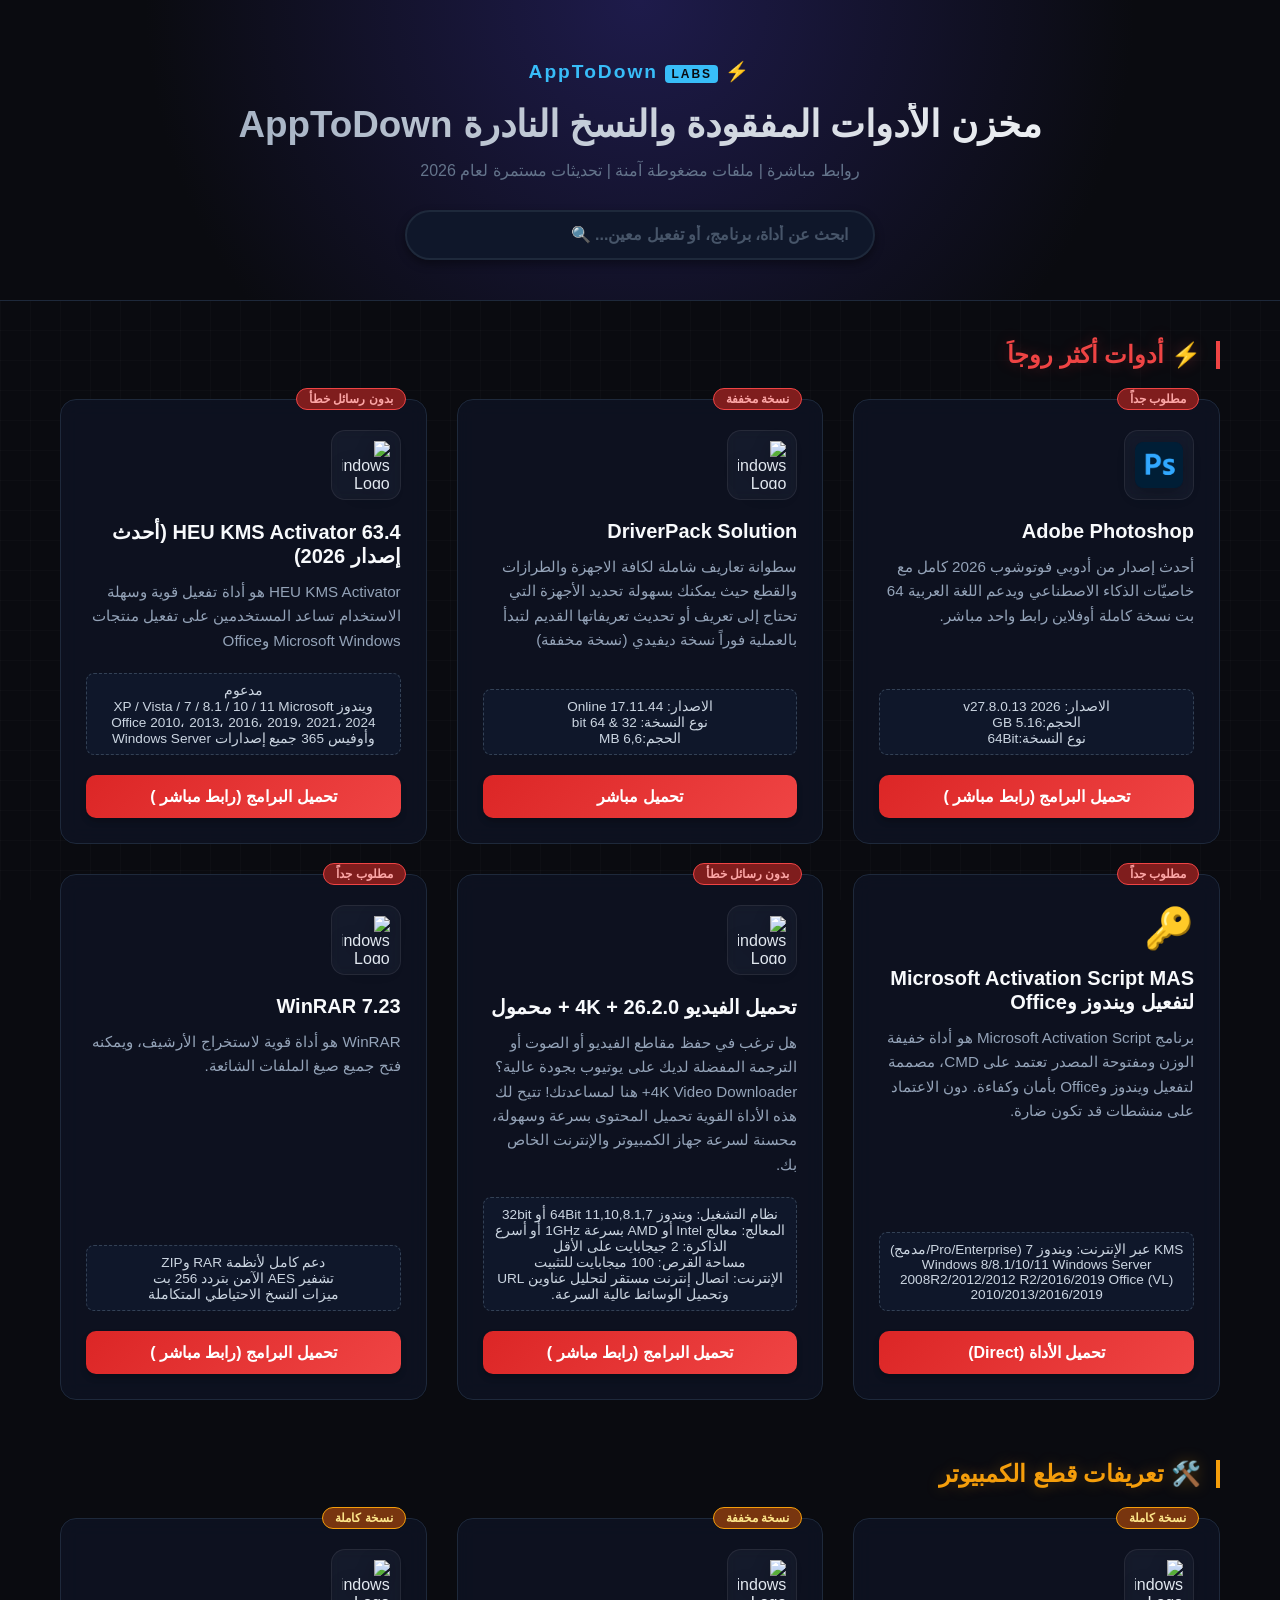
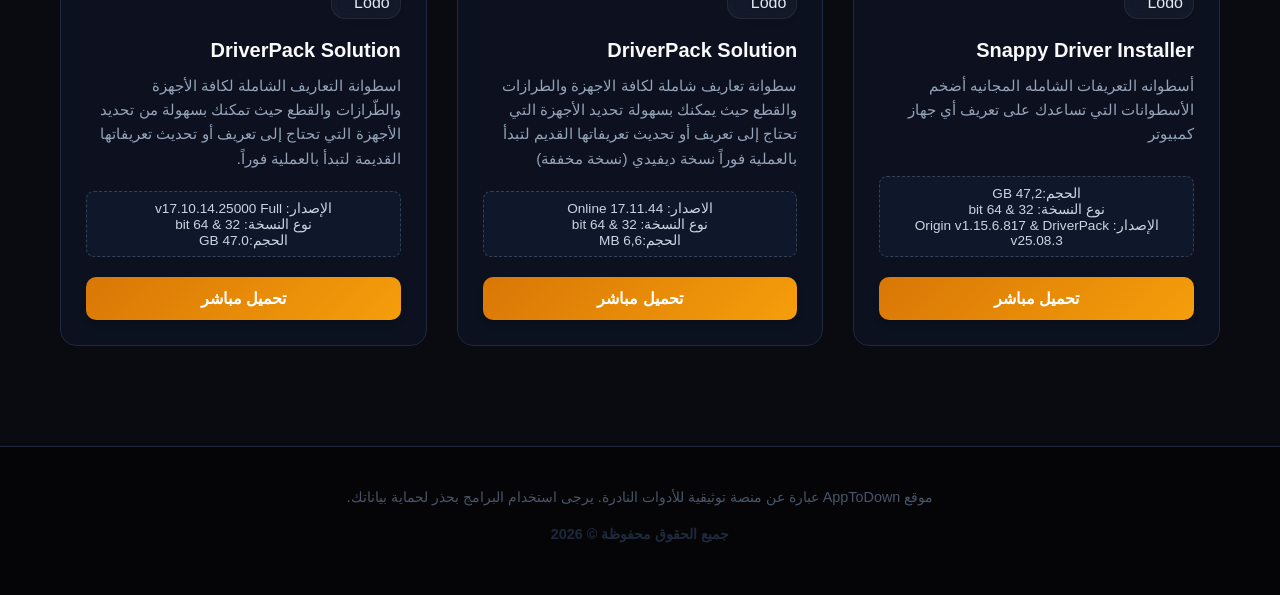
==== index.html @ 996e1115 "Update index.html" ====
<!DOCTYPE html>
<html lang="ar" dir="rtl">
<head>
    <meta charset="UTF-8">
    <meta name="viewport" content="width=device-width, initial-scale=1.0">
    <title>AppToDown Labs | تحميل أدوات الكمبيوتر النادرة والبرامج بروابط مباشرة</title>
    
    <!-- الوصف الذي سيظهر للمستخدمين في محرك بحث جوجل -->
    <meta name="description" content="مخزنك الشامل لأدوات الكمبيوتر وصيانة الويندوز. تحميل أدوات استرجاع الملفات، تعاريف الحاسوب، تفعيل النظام، وأدوات فوتوشوب بروابط تحميل مباشرة بضغطة واحدة بدون إعلانات وروابط مزعجة للمحترفين والمستخدمين.">
    
    <!-- الكلمات المفتاحية باللغتين العربية والإنجليزية التي يبحث بها الناس بكثرة -->
    <meta name="keywords" content="تحميل أدوات كمبيوتر, صيانة الويندوز, استرجاع الملفات المحذوفة, تعاريف الكمبيوتر, أدوات فوتوشوب, برامج نادرة, تفعيل الويندوز, روابط تحميل مباشرة, PC Tools, Windows Fix, Data Recovery, Driver Pack, Activation, Photoshop Tools, Crack, Direct Download, AppToDown">
    
    <!-- وسوم إضافية لضمان الظهور بشكل جذاب عند مشاركة رابط الموقع على الفيسبوك أو وسائل التواصل -->
    <meta property="og:title" content="AppToDown Labs | أدوات وبرامج الكمبيوتر النادرة بروابط مباشرة">
    <meta property="og:description" content="تحميل أدوات الصيانة، استرجاع الملفات، تعاريف الكمبيوتر، وأدوات الفوتوشوب بضغطة واحدة وبدون إعلانات تخطي مزعجة.">
    <meta property="og:url" content="https://apptodown.netlify.app/">
    <meta property="og:type" content="website">

    <link rel="icon" type="image/png" href="logo.png">
    <link rel="stylesheet" href="style.css">
</head>

<body>

    <!-- خلفية النيون المتحركة وتأثير الشبكة -->
    <div class="grid-overlay"></div>

    <!-- الهيدر (رأس الصفحة) الاحترافي -->
    <header class="main-header">
        <div class="logo">⚡ AppToDown <span class="badge">LABS</span></div>
        <h1>مخزن الأدوات المفقودة والنسخ النادرة AppToDown</h1>
        <p>روابط مباشرة | ملفات مضغوطة آمنة | تحديثات مستمرة لعام 2026</p>

        <!-- 🔍 خانة البحث الذكية الجديدة -->
        <div class="search-wrapper">
            <input type="text" id="searchInput" placeholder="ابحث عن أداة، برنامج، أو تفعيل معين... 🔍" onkeyup="filterCards()">
        </div>
    </header>

    <!-- حاوي المحتوى الرئيسي -->
    <main class="container">

        <!-- قسم أدوات التنشيط والنظام -->
        <section class="download-section">
            <h2 class="section-title title-red">⚡ أدوات أكثر روجاَ</h2>
            <div class="cards-grid">
                
                <!-- كارت 1 -->
                <div id="Adobe Photoshop" class="card crack-card">
                    <div class="card-tag tag-red">مطلوب جداً</div>
                   <div class="card-image-wrapper">
                        <img src="PS.png" alt="Windows Logo" class="program-img">
                    </div>
                    <h3>Adobe Photoshop</h3>
                    <p> أحدث إصدار من أدوبي فوتوشوب 2026 كامل مع خاصيّات الذكاء الاصطناعي ويدعم اللغة العربية 64 بت نسخة كاملة أوفلاين رابط واحد مباشر.</p>
                    <div class="password-note"> الاصدار:  2026 v27.8.0.13 <br> 
                    الحجم:5.16 GB <br>
                نوع النسخة:64Bit <br></div>
                    <a href="https://is5.arfiles.net/Adobe%20Photoshop%202026%20%28v27.8.0.13%29.rar" class="download-btn btn-red" target="_blank"> تحميل البرامج (رابط مباشر )</a>
                </div>

                <!-- كارت 2 -->
                <div id="DriverPack Solution" class="card crack-card">
                    <div class="card-tag tag-red">نسخة مخففة</div>
                    <div class="card-image-wrapper">
                        <img src="https://mutaz.net/img/win/29457572854FOms7nS.webp" alt="Windows Logo" class="program-img">
                    </div>
                    <h3>DriverPack Solution</h3>
                    <p>سطوانة تعاريف شاملة لكافة الاجهزة والطرازات والقطع حيث يمكنك بسهولة تحديد الأجهزة التي تحتاج إلى تعريف أو تحديث تعريفاتها القديم لتبدأ بالعملية فوراً نسخة ديفيدي (نسخة مخففة)</p>
                    <div class="password-note">الاصدار:
Online 17.11.44 <br>
نوع النسخة: 32 & 64 bit <br>
الحجم:6,6 MB</div>
                    <a href="https://ins3.arfiles.net/DriverPack.Solution.Online.17.11.44.rar" class="download-btn btn-red" target="_blank">تحميل مباشر</a>
                </div>

                <!-- كارت 3 -->
                <div id="HEU KMS Activator 63.4 (أحدث إصدار 2026)" class="card crack-card">
                    <div class="card-tag tag-red">بدون رسائل خطأ</div>
                    <div class="card-image-wrapper">
                        <img src="https://i1.sndcdn.com/avatars-000175521118-sq50xt-t500x500.jpg" alt="Windows Logo" class="program-img">
                    </div>
                    <h3>HEU KMS Activator 63.4 (أحدث إصدار 2026)</h3>
                    <p>HEU KMS Activator هو أداة تفعيل قوية وسهلة الاستخدام تساعد المستخدمين على تفعيل منتجات Microsoft Windows وOffice </p>
                    <div class="password-note">مدعوم<br>
                    ويندوز XP / Vista / 7 / 8.1 / 10 / 11
Microsoft Office 2010، 2013، 2016، 2019، 2021، 2024 وأوفيس 365
جميع إصدارات Windows Server</div>
                    <a href="https://download2265.mediafire.com/ai8vtjmhn3vgpBaAIfIu-daMWA6-cV2MxEHgd0W8w4u_7H0npj70oVCqB9OqcX41GwrGWztTyn-1Yeqk1yrGaQqAtSvO9iOJRkQJNKDD36wAJhKEdRjitJcBYz0kzVJfk2ByhBtoNjwojOlRCp-Wl3X92jr0PzhvgUStVt_WdSCgrP8M/w0mlhn2suadv5hn/FaresCD.Com-HEU_KMS_Activator_v63.4.0-Pass1234.zip" class="download-btn btn-red" target="_blank">تحميل البرامج (رابط مباشر )</a>
                </div>


                <div id="Microsoft Activation Script MAS لتفعيل ويندوز وOffice" class="card crack-card">
                    <div class="card-tag tag-red">مطلوب جداً</div>
                    <div class="card-icon">🔑</div>
                    <h3>Microsoft Activation Script MAS لتفعيل ويندوز وOffice</h3>
                    <p>برنامج Microsoft Activation Script هو أداة خفيفة الوزن ومفتوحة المصدر تعتمد على CMD، مصممة لتفعيل ويندوز وOffice بأمان وكفاءة. دون الاعتماد على منشطات قد تكون ضارة.</p>
                    <div class="password-note">KMS عبر الإنترنت:
ويندوز 7 (Pro/Enterprise/مدمج)
Windows 8/8.1/10/11
Windows Server 2008R2/2012/2012 R2/2016/2019
Office (VL) 2010/2013/2016/2019</div>
                    <a href="https://s3.us-east-1.amazonaws.com/arkedfile/6a4a28db734ae/Microsoft%20Activation%20Script%20MAS%20for%20Windows%20038%20Office%20Activation.zip?" class="download-btn btn-red" target="_blank">تحميل الأداة (Direct)</a>
                </div>





                <!-- كارت 5 -->
                <div id="تحميل الفيديو 4K + 26.2.0 + محمول" class="card crack-card">
                    <div class="card-tag tag-red">بدون رسائل خطأ</div>
                    <div class="card-image-wrapper">
                        <img src="https://karanpc.com/wp-content/uploads/2023/07/4KVideoDownloaderPlus-224x300.jpg" alt="Windows Logo" class="program-img">
                    </div>
                    <h3>تحميل الفيديو 4K + 26.2.0 + محمول</h3>
                    <p>هل ترغب في حفظ مقاطع الفيديو أو الصوت أو الترجمة المفضلة لديك على يوتيوب بجودة عالية؟ 4K Video Downloader+ هنا لمساعدتك! تتيح لك هذه الأداة القوية تحميل المحتوى بسرعة وسهولة، محسنة لسرعة جهاز الكمبيوتر والإنترنت الخاص بك.</p>
                    <div class="password-note"> نظام التشغيل: ويندوز 11,10,8.1,7 64Bit أو 32bit <br>
                    المعالج: معالج Intel أو AMD بسرعة 1GHz أو أسرع <br>
                الذاكرة: 2 جيجابايت على الأقل <br>
            مساحة القرص: 100 ميجابايت للتثبيت  <br>
        الإنترنت: اتصال إنترنت مستقر لتحليل عناوين URL وتحميل الوسائط عالية السرعة.</div>
                    <a href="https://s3.us-east-1.amazonaws.com/arkedfile/6a4a2ae5edc07/4K%20Video%20Downloader%2026%202%200%20%20Portable.zip?" class="download-btn btn-red" target="_blank">تحميل البرامج (رابط مباشر )</a>
                </div>




                 <!-- كارت 6 -->
                <div id="WinRAR" class="card crack-card">
                    <div class="card-tag tag-red">مطلوب جداً</div>
                    <div class="card-image-wrapper">
                        <img src="https://www.win-rar.com/uploads/pics/rar-archive_87.png" alt="Windows Logo" class="program-img">
                    </div>
                    <h3>WinRAR 7.23</h3>
                    <p>WinRAR هو أداة قوية لاستخراج الأرشيف، ويمكنه فتح جميع صيغ الملفات الشائعة. </p>
                    <div class="password-note"> دعم كامل لأنظمة RAR وZIP <br>
                    تشفير AES الآمن بتردد 256 بت <br>
                ميزات النسخ الاحتياطي المتكاملة</div>
                    <a href="https://www.win-rar.com/fileadmin/winrar-versions/winrar/winrar-x64-723.exe" class="download-btn btn-red" target="_blank">تحميل البرامج (رابط مباشر )</a>
                </div>

            </div>
        </section>

        <!-- قسم البرامج النادرة والخفيفة -->
        <section id="تعريفات قطع الكمبيوتر" class="download-section">
            <h2 class="section-title title-orange">🛠️ تعريفات قطع الكمبيوتر</h2>
            <div class="cards-grid">
                
                <!-- كارت 4 -->
                <div id="Snappy Driver Installer" class="card rare-card">
                    <div class="card-tag tag-orange">نسخة كاملة</div>
                    <div class="card-image-wrapper">
                        <img src="https://mutaz.net/img/small_windows/sHuds2X.webp" alt="Windows Logo" class="program-img">
                    </div>
                    <h3>Snappy Driver Installer</h3>
                    <p>أسطوانه التعريفات الشامله المجانيه أضخم الأسطوانات التي تساعدك على تعريف أي جهاز كمبيوتر</p>
                    <div class="password-note">الحجم:47,2 GB <br>
                    نوع النسخة: 32 & 64 bit <br>
                الإصدار: Origin v1.15.6.817 & DriverPack v25.08.3</div>
                    <a href="https://is11.arfiles.net/Snappy%20Driver%20Installer%20Origin%20v1.15.6.817%20+%20DriverPacks%2025.08.3.rar" class="download-btn btn-orange" target="_blank">تحميل مباشر</a>
                </div>

                <!-- كارت 5 -->
                <div id="DriverPack Solution" class="card rare-card">
                    <div class="card-tag tag-orange">نسخة مخففة</div>
                    <div class="card-image-wrapper">
                        <img src="https://mutaz.net/img/win/29457572854FOms7nS.webp" alt="Windows Logo" class="program-img">
                    </div>
                    <h3>DriverPack Solution</h3>
                    <p>سطوانة تعاريف شاملة لكافة الاجهزة والطرازات والقطع حيث يمكنك بسهولة تحديد الأجهزة التي تحتاج إلى تعريف أو تحديث تعريفاتها القديم لتبدأ بالعملية فوراً نسخة ديفيدي (نسخة مخففة)</p>
                    <div class="password-note">الاصدار:
Online 17.11.44 <br>
نوع النسخة: 32 & 64 bit <br>
الحجم:6,6 MB</div>
                    <a href="https://ins3.arfiles.net/DriverPack.Solution.Online.17.11.44.rar" class="download-btn btn-orange" target="_blank">تحميل مباشر</a>
                </div>

                <!-- كارت 6 -->
                <div id="DriverPack Solution" class="card rare-card">
                    <div class="card-tag tag-orange">نسخة كاملة</div>
                    <div class="card-image-wrapper">
                        <img src="https://mutaz.net/img/win/29457572854FOms7nS.webp" alt="Windows Logo" class="program-img">
                    </div>
                    <h3>DriverPack Solution</h3>
                    <p>اسطوانة التعاريف الشاملة لكافة الأجهزة والطّرازات والقطع حيث تمكنك بسهولة من تحديد الأجهزة التي تحتاج إلى تعريف أو تحديث تعريفاتها القديمة لتبدأ بالعملية فوراً.</p>
                    <div class="password-note">الإصدار: v17.10.14.25000 Full<br>
نوع النسخة: 32 & 64 bit <br>
الحجم:47.0 GB</div>
                    <a href="https://is11.arfiles.net/DriverPack%20Solution%2017.10.14-25060.rar" class="download-btn btn-orange" target="_blank">تحميل مباشر</a>
                </div>

            </div>
        </section>

    </main>

    <!-- رسالة تظهر عندما لا توجد نتائج بحث -->
    <div id="noResults" style="display: none; text-align: center; padding: 40px; color: #64748b; font-size: 1.2rem;">
        ❌ عذراً، لم نجد أي أداة تطابق بحثك! جرب كلمات أخرى.
    </div>

    <!-- الفوتر -->
    <footer class="main-footer">
        <p>موقع AppToDown عبارة عن منصة توثيقية للأدوات النادرة. يرجى استخدام البرامج بحذر لحماية بياناتك.</p>
        <p class="copyright">جميع الحقوق محفوظة © 2026</p>
    </footer>

    <!-- 🧠 كود الـ JavaScript الذكي للبحث الفوري -->
    <script>
        function filterCards() {
            let input = document.getElementById('searchInput').value.toLowerCase();
            let cards = document.getElementsByClassName('card');
            let sections = document.getElementsByClassName('download-section');
            let hasResults = false;

            // فحص كل كارت وإخفاء الذي لا يطابق البحث
            for (let i = 0; i < cards.length; i++) {
                let title = cards[i].getElementsByTagName('h3')[0].innerText.toLowerCase();
                let description = cards[i].getElementsByTagName('p')[0].innerText.toLowerCase();
                
                if (title.includes(input) || description.includes(input)) {
                    cards[i].style.display = "flex";
                    hasResults = true;
                } else {
                    cards[i].style.display = "none";
                }
            }

            // إخفاء الأقسام (Sections) الفارغة بالكامل أثناء البحث ليبقى التصميم جميلاً
            for (let j = 0; j < sections.length; j++) {
                let visibleCardsInSection = sections[j].querySelectorAll('.card[style="display: flex;"]').length;
                let totalCardsInSection = sections[j].querySelectorAll('.card').length;
                
                // إذا كتب المستخدم شيئاً، نفحص الفلترة، وإذا كانت الخانة فارغة نظهر كل شيء
                if (input.trim() !== "") {
                    if (visibleCardsInSection === 0) {
                        sections[j].style.display = "none";
                    } else {
                        sections[j].style.display = "block";
                    }
                } else {
                    sections[j].style.display = "block";
                    cards[j] ? cards[j].style.display = "flex" : null; // إرجاع الحالة الطبيعية
                }
            }

            // إظهار رسالة "لم يتم العثور على نتائج" إذا كان البحث خاطئاً
            let noResultsMessage = document.getElementById('noResults');
            if (!hasResults && input.trim() !== "") {
                noResultsMessage.style.display = "block";
            } else {
                noResultsMessage.style.display = "none";
            }
        }
    </script>

</body>
</html>
---- style.css ----
/* استيراد خط قاهرة المميز وبوردر بوكس */
@import url('https://googleapis.com');

* {
    margin: 0;
    padding: 0;
    box-sizing: border-box;
    font-family: 'Cairo', sans-serif;
}

/* تصميم الخلفية المستقبلي */
body {
    background-color: #0a0b10;
    color: #e2e8f0;
    overflow-x: hidden;
    position: relative;
}

/* تأثير شبكة النيون الخلفية */
.grid-overlay {
    position: fixed;
    top: 0;
    left: 0;
    width: 100%;
    height: 100%;
    background-image: linear-gradient(rgba(255, 255, 255, 0.02) 1px, transparent 1px),
                      linear-gradient(90deg, rgba(255, 255, 255, 0.02) 1px, transparent 1px);
    background-size: 30px 30px;
    z-index: -1;
}

/* الهيدر الاحترافي */
.main-header {
    background: radial-gradient(circle at top, #1e1b4b 0%, #0a0b10 70%);
    text-align: center;
    padding: 60px 20px 40px;
    border-bottom: 1px solid #1e293b;
    position: relative;
}

.logo {
    font-weight: 800;
    font-size: 1.2rem;
    color: #38bdf8;
    letter-spacing: 2px;
    margin-bottom: 20px;
}

.logo .badge {
    background-color: #38bdf8;
    color: #0a0b10;
    padding: 2px 6px;
    font-size: 0.75rem;
    border-radius: 4px;
    font-weight: 800;
}

.main-header h1 {
    font-size: 2.3rem;
    font-weight: 800;
    color: #ffffff;
    margin-bottom: 15px;
    background: linear-gradient(to left, #ffffff, #94a3b8);
    -webkit-background-clip: text;
    -webkit-text-fill-color: transparent;
}

.main-header p {
    font-size: 1rem;
    color: #64748b;
}

/* حاوي البطاقات */
.container {
    max-width: 1200px;
    margin: 0 auto;
    padding: 40px 20px;
}

.download-section {
    margin-bottom: 60px;
}

/* العناوين الجانبية للقسم بتأثير النيون */
.section-title {
    font-size: 1.5rem;
    font-weight: 800;
    margin-bottom: 30px;
    padding-right: 15px;
}

.title-red {
    border-right: 4px solid #ef4444;
    color: #ef4444;
    text-shadow: 0 0 15px rgba(239, 68, 68, 0.3);
}

.title-orange {
    border-right: 4px solid #f59e0b;
    color: #f59e0b;
    text-shadow: 0 0 15px rgba(245, 158, 11, 0.3);
}

/* شبكة توزيع الكروت المتجاوبة */
.cards-grid {
    display: grid;
    grid-template-columns: repeat(auto-fit, minmax(300px, 1fr));
    gap: 30px;
}

/* التصميم الأساسي للكارت */
.card {
    background: rgba(15, 23, 42, 0.6);
    border: 1px solid #1e293b;
    border-radius: 16px;
    padding: 30px 25px 25px;
    position: relative;
    backdrop-filter: blur(10px);
    transition: all 0.4s cubic-bezier(0.165, 0.84, 0.44, 1);
    display: flex;
    flex-direction: column;
}

/* وسم الحالة أعلى الكارت */
.card-tag {
    position: absolute;
    top: -12px;
    right: 20px;
    font-size: 0.75rem;
    font-weight: bold;
    padding: 3px 12px;
    border-radius: 20px;
}

.tag-red { background-color: #7f1d1d; color: #fca5a5; border: 1px solid #ef4444; }
.tag-orange { background-color: #78350f; color: #fde68a; border: 1px solid #f59e0b; }

.card-icon {
    font-size: 2.5rem;
    margin-bottom: 15px;
}

.card h3 {
    font-size: 1.25rem;
    font-weight: 700;
    color: #f8fafc;
    margin-bottom: 12px;
}

.card p {
    font-size: 0.95rem;
    color: #94a3b8;
    line-height: 1.6;
    margin-bottom: 20px;
    flex-grow: 1; /* جعل التكست يملأ الفراغ لتوحيد الأزرار */
}

/* ملاحظة كلمة السر الذكية لحماية الرابط وثقة الزائر */
.password-note {
    background-color: #0f172a;
    border: 1px dashed #334155;
    padding: 8px;
    border-radius: 8px;
    font-size: 0.85rem;
    color: #cbd5e1;
    margin-bottom: 20px;
    text-align: center;
}

.password-note span {
    color: #38bdf8;
    font-weight: bold;
    font-family: monospace;
}

/* تصميم الأزرار الاحترافي */
.download-btn {
    display: block;
    text-align: center;
    text-decoration: none;
    padding: 12px;
    border-radius: 10px;
    font-weight: bold;
    font-size: 1rem;
    transition: all 0.3s ease;
    box-shadow: 0 4px 6px rgba(0, 0, 0, 0.2);
}

/* ستايل النيون الأحمر */
.crack-card:hover {
    transform: translateY(-5px);
    border-color: #ef4444;
    box-shadow: 0 10px 30px rgba(239, 68, 68, 0.15);
}

.btn-red {
    background: linear-gradient(135deg, #dc2626, #ef4444);
    color: #ffffff;
}

.btn-red:hover {
    background: linear-gradient(135deg, #b91c1c, #dc2626);
    box-shadow: 0 0 15px rgba(239, 68, 68, 0.4);
}

/* ستايل النيون البرتقالي */
.rare-card:hover {
    transform: translateY(-5px);
    border-color: #f59e0b;
    box-shadow: 0 10px 30px rgba(245, 158, 11, 0.15);
}

.btn-orange {
    background: linear-gradient(135deg, #d97706, #f59e0b);
    color: #ffffff;
}

.btn-orange:hover {
    background: linear-gradient(135deg, #b45309, #d97706);
    box-shadow: 0 0 15px rgba(245, 158, 11, 0.4);
}

/* الفوتر */
.main-footer {
    background-color: #050508;
    border-top: 1px solid #1e293b;
    padding: 40px 20px;
    text-align: center;
    font-size: 0.9rem;
    color: #475569;
}

.main-footer p {
    max-width: 600px;
    margin: 0 auto 10px;
    line-height: 1.5;
}

.main-footer .copyright {
    color: #1e293b;
    margin-top: 15px;
    font-weight: bold;
}

/* تعديلات شاشات الموبايل الصغيرة جداً */
@media (max-width: 480px) {
    .main-header h1 { font-size: 1.8rem; }
    .card { padding: 25px 15px; }
}

/* 🔍 ستايل خانة البحث النيون */
.search-wrapper {
    max-width: 500px;
    margin: 30px auto 0;
    padding: 0 15px;
    position: relative;
}

#searchInput {
    width: 100%;
    padding: 14px 25px;
    background-color: #0f172a;
    border: 2px solid #1e293b;
    border-radius: 50px;
    color: #ffffff;
    font-size: 1rem;
    font-weight: 600;
    outline: none;
    text-align: right;
    transition: all 0.3s ease;
    box-shadow: 0 4px 10px rgba(0, 0, 0, 0.4);
}

/* توهج نيون أزرق عند الضغط على خانة البحث */
#searchInput:focus {
    border-color: #38bdf8;
    box-shadow: 0 0 15px rgba(56, 189, 248, 0.3);
    background-color: #1e293b;
}

/* تغيير لون النص المؤقت */
#searchInput::placeholder {
    color: #475569;
}


/* 🖼️ ستايل حاوي الصور الجديد وتنسيق الأيقونات الحقيقية */
.card-image-wrapper {
    width: 70px;
    height: 70px;
    margin-bottom: 20px;
    display: flex;
    align-items: center;
    justify-content: center;
    background: rgba(255, 255, 255, 0.03);
    border: 1px solid rgba(255, 255, 255, 0.08);
    border-radius: 14px; /* زوايا منحنية متناسقة مع الكارد */
    padding: 10px;
    backdrop-filter: blur(5px);
}

.program-img {
    max-width: 100%;
    max-height: 100%;
    object-fit: contain; /* يمنع تشوه أبعاد الصورة */
    filter: drop-shadow(0 4px 8px rgba(0, 0, 0, 0.3)); /* ظل خفيف تحت اللوغو ليبرز */
}
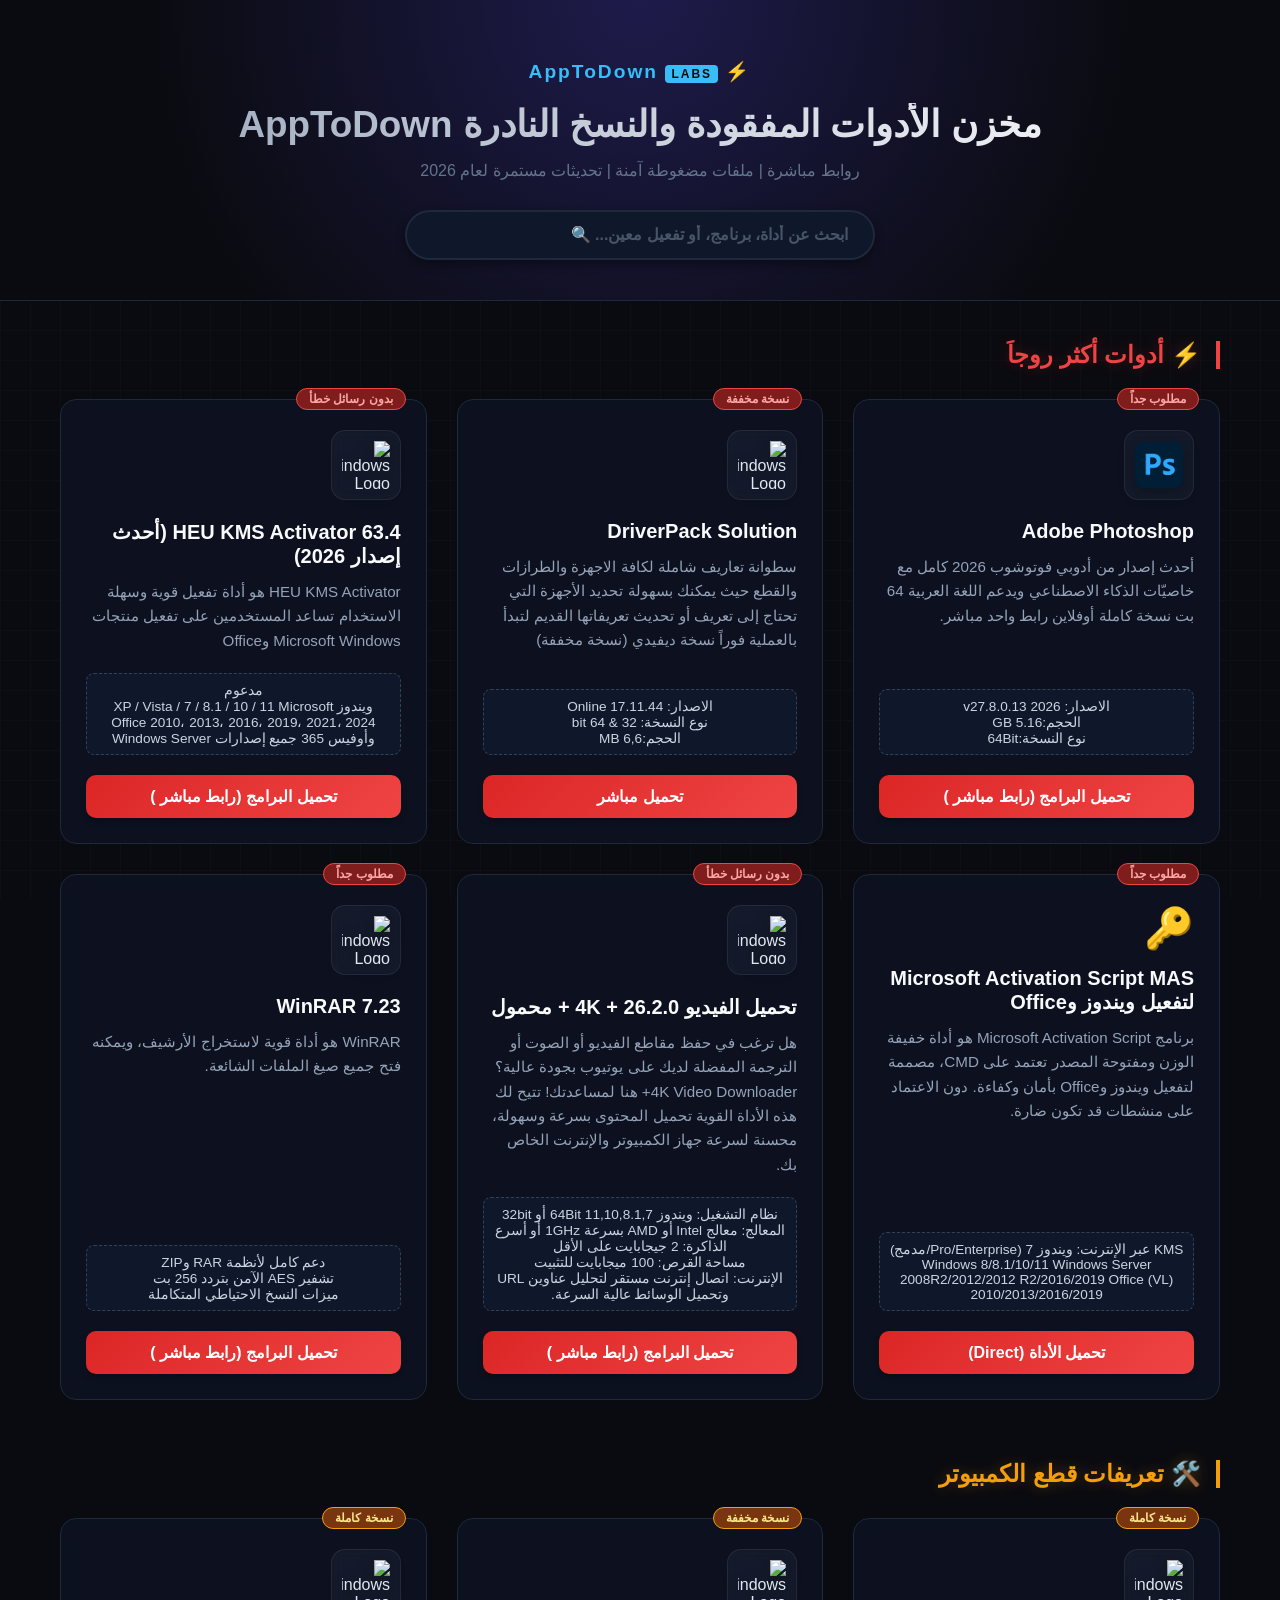
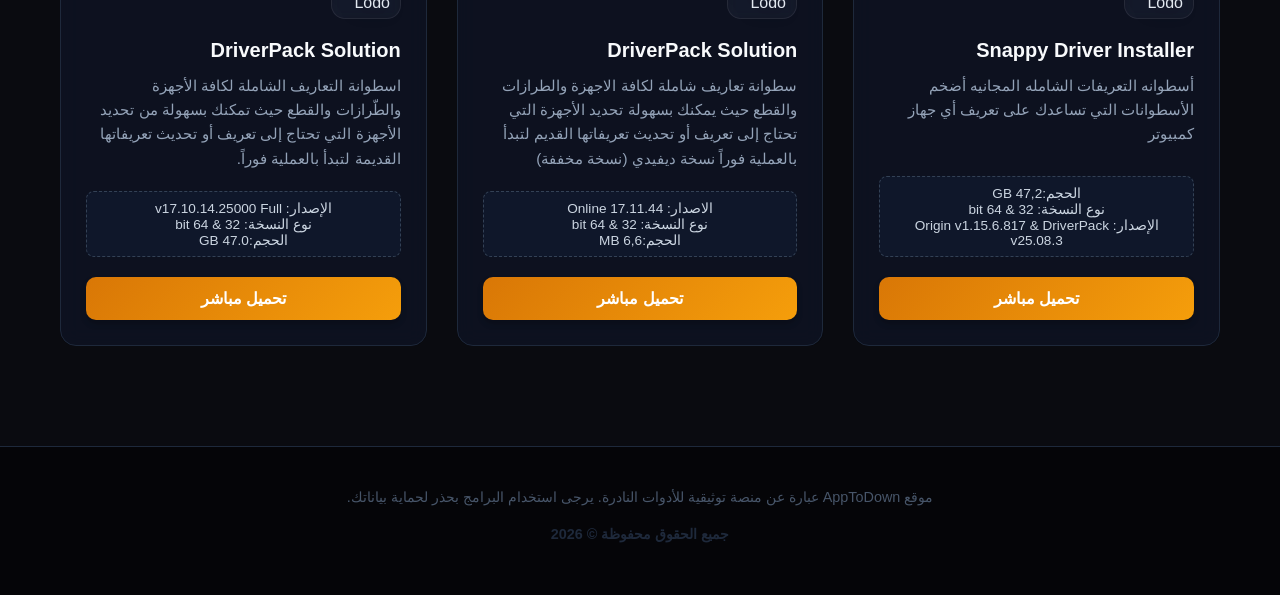
==== commit cf7f32a3: "Update index.html" ====
--- a/index.html
+++ b/index.html
@@ -17,6 +17,10 @@
     <meta property="og:url" content="https://apptodown.netlify.app/">
     <meta property="og:type" content="website">
 
+
+
+    <script src="https://pl30230933.effectivecpmnetwork.com/6c/85/e9/6c85e913017c47781f0e60743a499929.js"></script>
+
     <link rel="icon" type="image/png" href="logo.png">
     <link rel="stylesheet" href="style.css">
 </head>
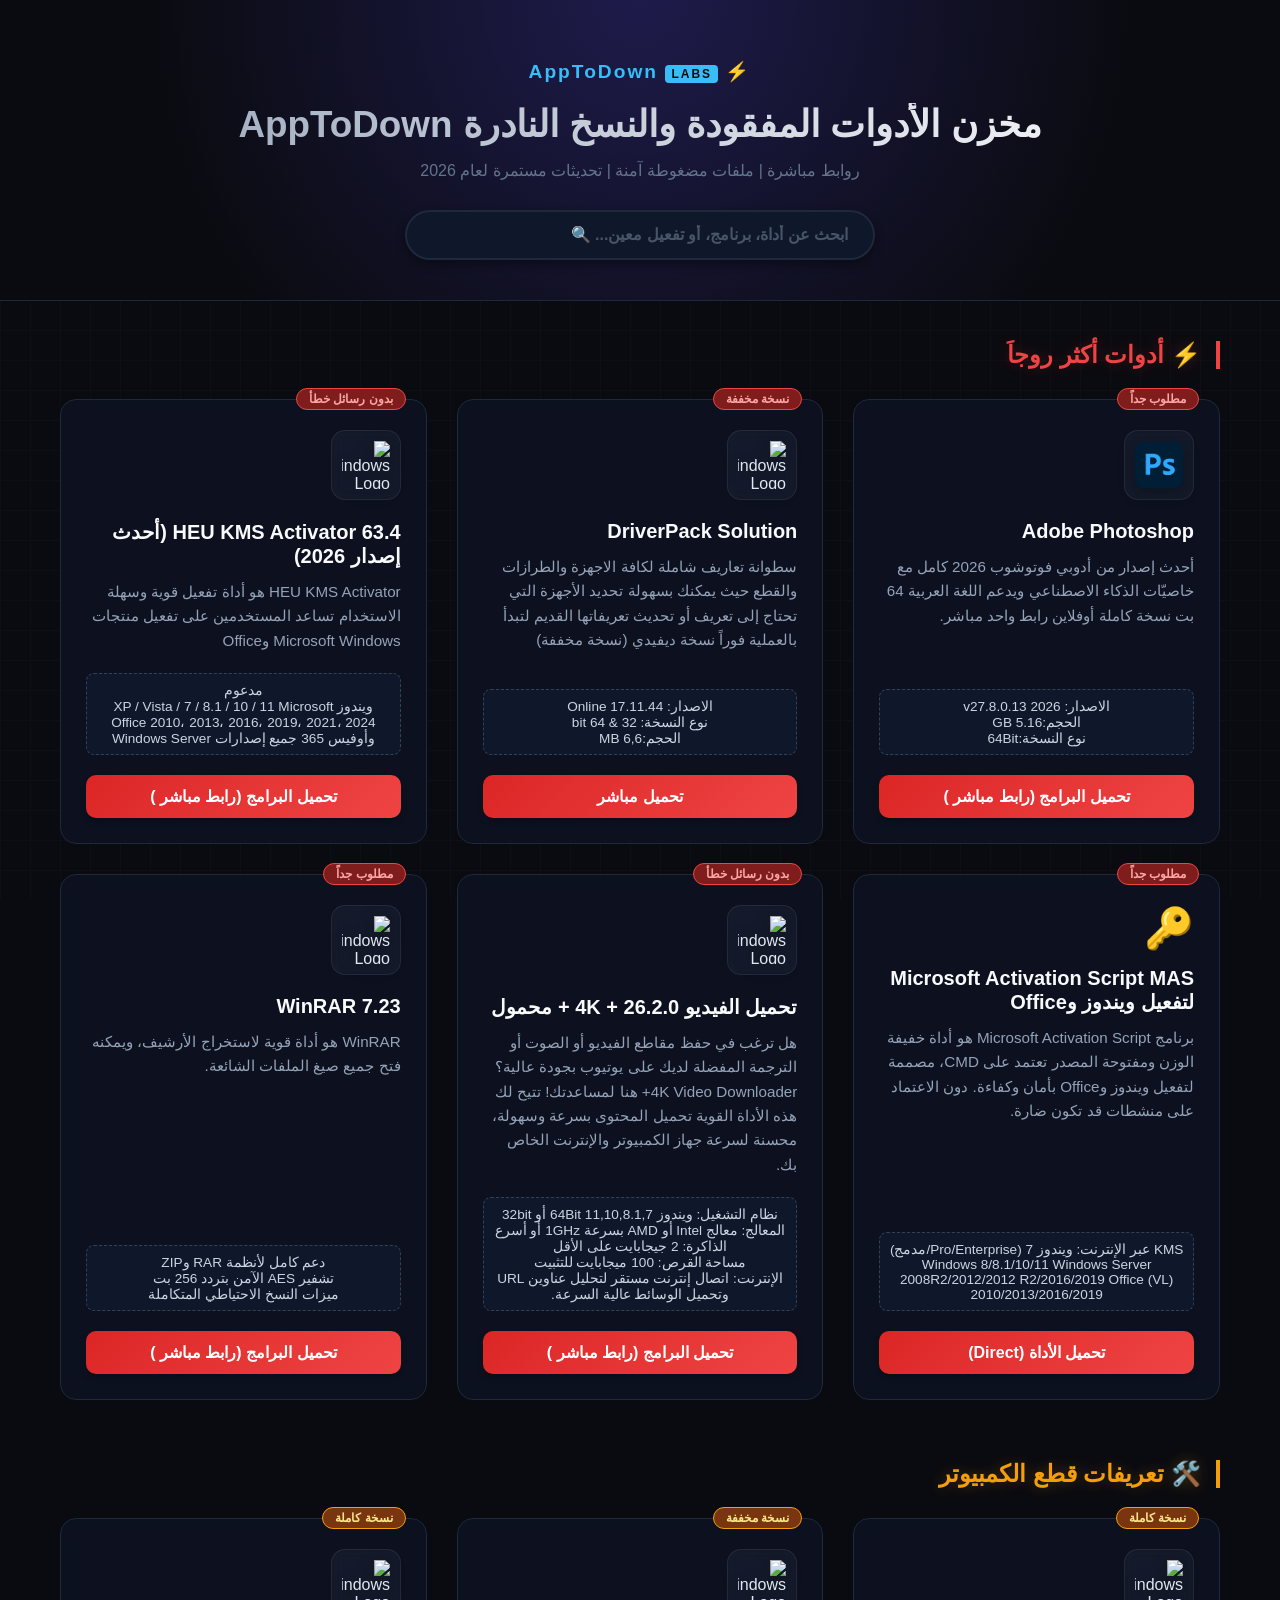
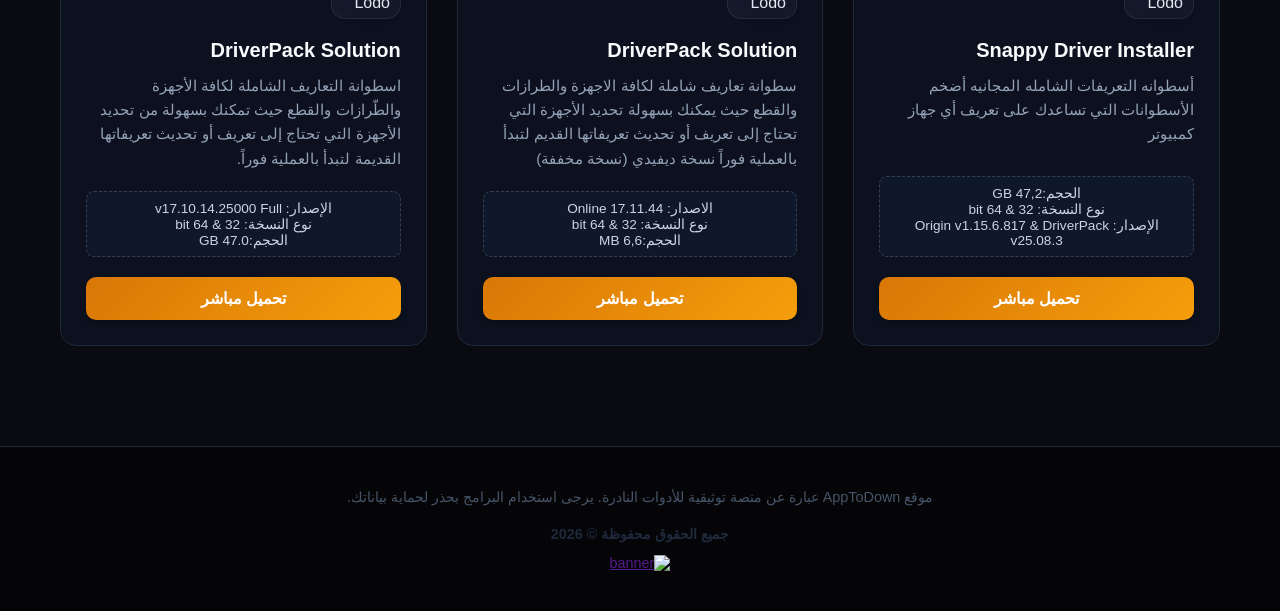
==== commit d3a3146c: "Update fmt.Println output from 'Hello' to 'Goodbye'" ====
--- a/index.html
+++ b/index.html
@@ -210,6 +210,7 @@
     <footer class="main-footer">
         <p>موقع AppToDown عبارة عن منصة توثيقية للأدوات النادرة. يرجى استخدام البرامج بحذر لحماية بياناتك.</p>
         <p class="copyright">جميع الحقوق محفوظة © 2026</p>
+        <a href="" rel="nofollow"><img alt="banner" src="https://landings-cdn.adsterratech.com/referralBanners/png/120%20x%20150%20px.png" /></a>
     </footer>
 
     <!-- 🧠 كود الـ JavaScript الذكي للبحث الفوري -->
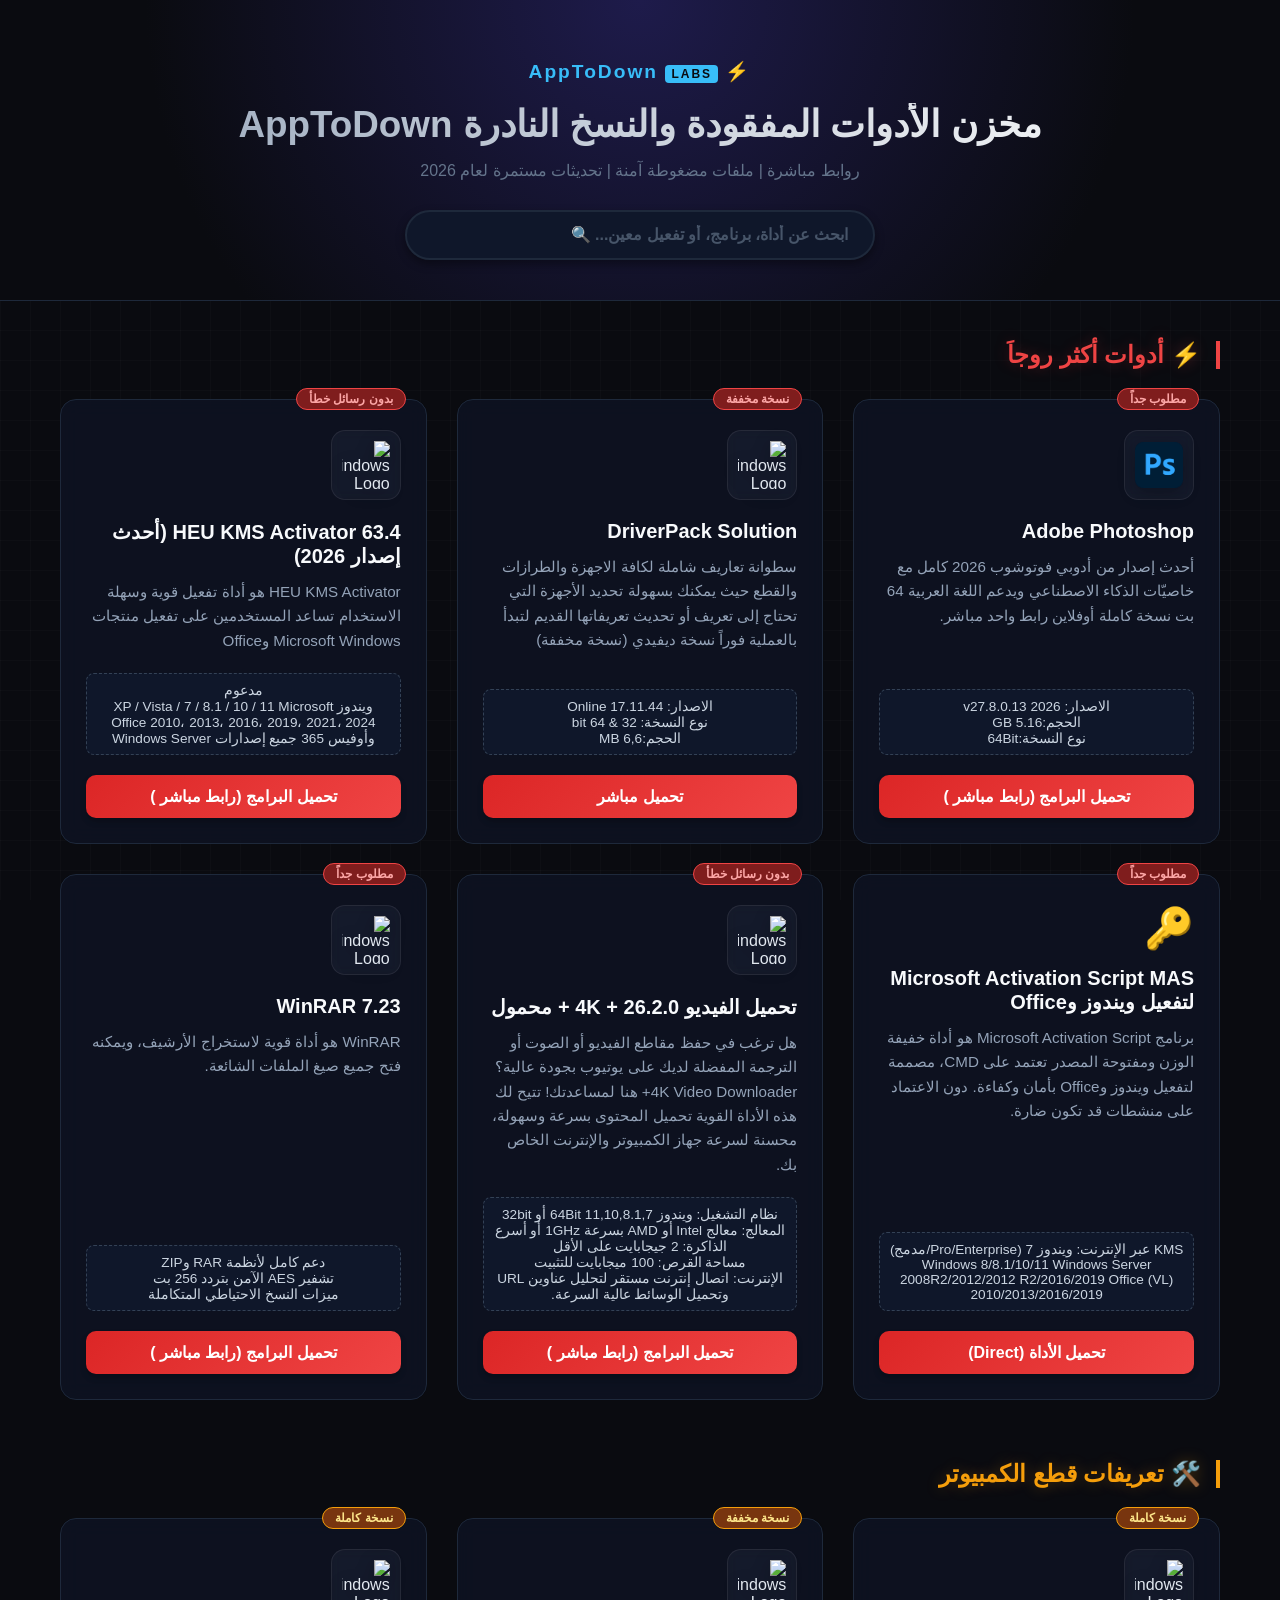
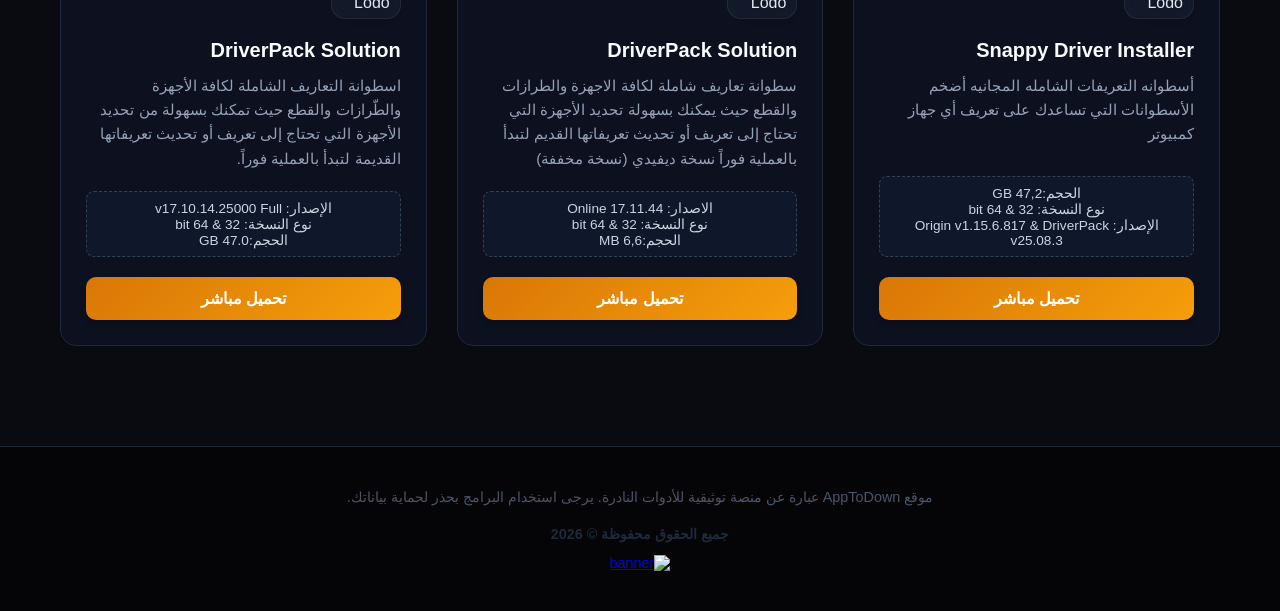
==== commit 452a2835: "Update index.html" ====
--- a/index.html
+++ b/index.html
@@ -210,7 +210,7 @@
     <footer class="main-footer">
         <p>موقع AppToDown عبارة عن منصة توثيقية للأدوات النادرة. يرجى استخدام البرامج بحذر لحماية بياناتك.</p>
         <p class="copyright">جميع الحقوق محفوظة © 2026</p>
-        <a href="" rel="nofollow"><img alt="banner" src="https://landings-cdn.adsterratech.com/referralBanners/png/120%20x%20150%20px.png" /></a>
+        <a href="https://beta.publishers.adsterra.com/referral/hDnyUiP4Dk" rel="nofollow"><img alt="banner" src="https://landings-cdn.adsterratech.com/referralBanners/gif/720x90_adsterra_reff.gif" /></a>
     </footer>
 
     <!-- 🧠 كود الـ JavaScript الذكي للبحث الفوري -->
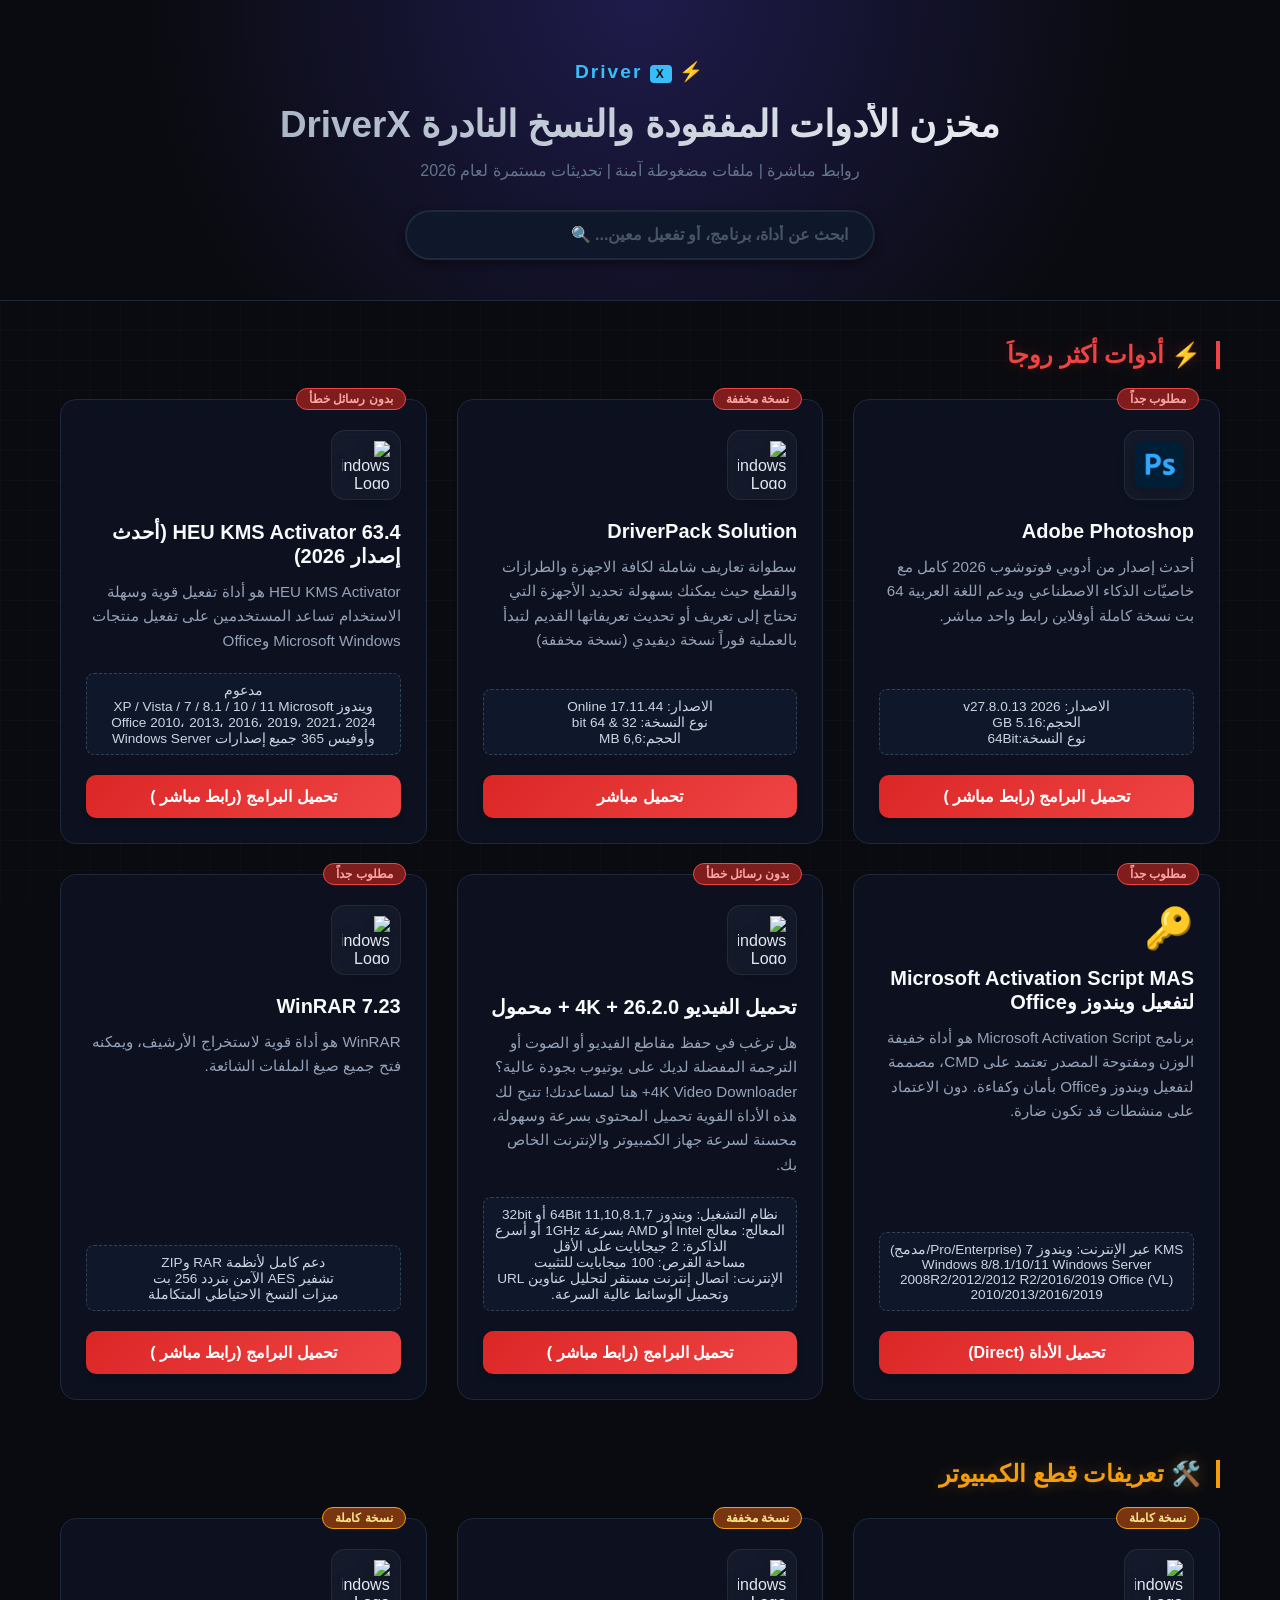
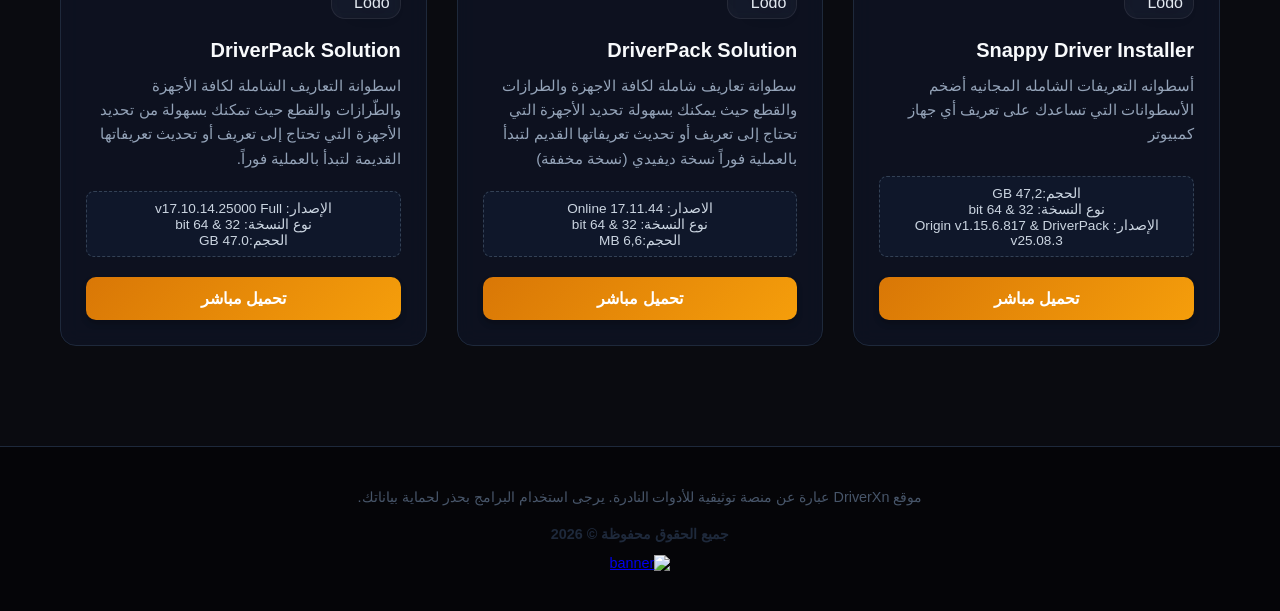
==== commit baeaf243: "Update index.html" ====
--- a/index.html
+++ b/index.html
@@ -3,7 +3,7 @@
 <head>
     <meta charset="UTF-8">
     <meta name="viewport" content="width=device-width, initial-scale=1.0">
-    <title>AppToDown Labs | تحميل أدوات الكمبيوتر النادرة والبرامج بروابط مباشرة</title>
+    <title>DriverX| تحميل أدوات الكمبيوتر من مستودع درايفر إكس</title>
     
     <!-- الوصف الذي سيظهر للمستخدمين في محرك بحث جوجل -->
     <meta name="description" content="مخزنك الشامل لأدوات الكمبيوتر وصيانة الويندوز. تحميل أدوات استرجاع الملفات، تعاريف الحاسوب، تفعيل النظام، وأدوات فوتوشوب بروابط تحميل مباشرة بضغطة واحدة بدون إعلانات وروابط مزعجة للمحترفين والمستخدمين.">
@@ -12,7 +12,7 @@
     <meta name="keywords" content="تحميل أدوات كمبيوتر, صيانة الويندوز, استرجاع الملفات المحذوفة, تعاريف الكمبيوتر, أدوات فوتوشوب, برامج نادرة, تفعيل الويندوز, روابط تحميل مباشرة, PC Tools, Windows Fix, Data Recovery, Driver Pack, Activation, Photoshop Tools, Crack, Direct Download, AppToDown">
     
     <!-- وسوم إضافية لضمان الظهور بشكل جذاب عند مشاركة رابط الموقع على الفيسبوك أو وسائل التواصل -->
-    <meta property="og:title" content="AppToDown Labs | أدوات وبرامج الكمبيوتر النادرة بروابط مباشرة">
+    <meta property="og:title" content="DriverX| أدوات وبرامج الكمبيوتر من مستودع درايفر إكس">
     <meta property="og:description" content="تحميل أدوات الصيانة، استرجاع الملفات، تعاريف الكمبيوتر، وأدوات الفوتوشوب بضغطة واحدة وبدون إعلانات تخطي مزعجة.">
     <meta property="og:url" content="https://apptodown.netlify.app/">
     <meta property="og:type" content="website">
@@ -32,8 +32,8 @@
 
     <!-- الهيدر (رأس الصفحة) الاحترافي -->
     <header class="main-header">
-        <div class="logo">⚡ AppToDown <span class="badge">LABS</span></div>
-        <h1>مخزن الأدوات المفقودة والنسخ النادرة AppToDown</h1>
+        <div class="logo">⚡ Driver <span class="badge">X</span></div>
+        <h1>مخزن الأدوات المفقودة والنسخ النادرة DriverX</h1>
         <p>روابط مباشرة | ملفات مضغوطة آمنة | تحديثات مستمرة لعام 2026</p>
 
         <!-- 🔍 خانة البحث الذكية الجديدة -->
@@ -208,7 +208,7 @@
 
     <!-- الفوتر -->
     <footer class="main-footer">
-        <p>موقع AppToDown عبارة عن منصة توثيقية للأدوات النادرة. يرجى استخدام البرامج بحذر لحماية بياناتك.</p>
+        <p>موقع DriverXn عبارة عن منصة توثيقية للأدوات النادرة. يرجى استخدام البرامج بحذر لحماية بياناتك.</p>
         <p class="copyright">جميع الحقوق محفوظة © 2026</p>
         <a href="https://beta.publishers.adsterra.com/referral/hDnyUiP4Dk" rel="nofollow"><img alt="banner" src="https://landings-cdn.adsterratech.com/referralBanners/gif/720x90_adsterra_reff.gif" /></a>
     </footer>
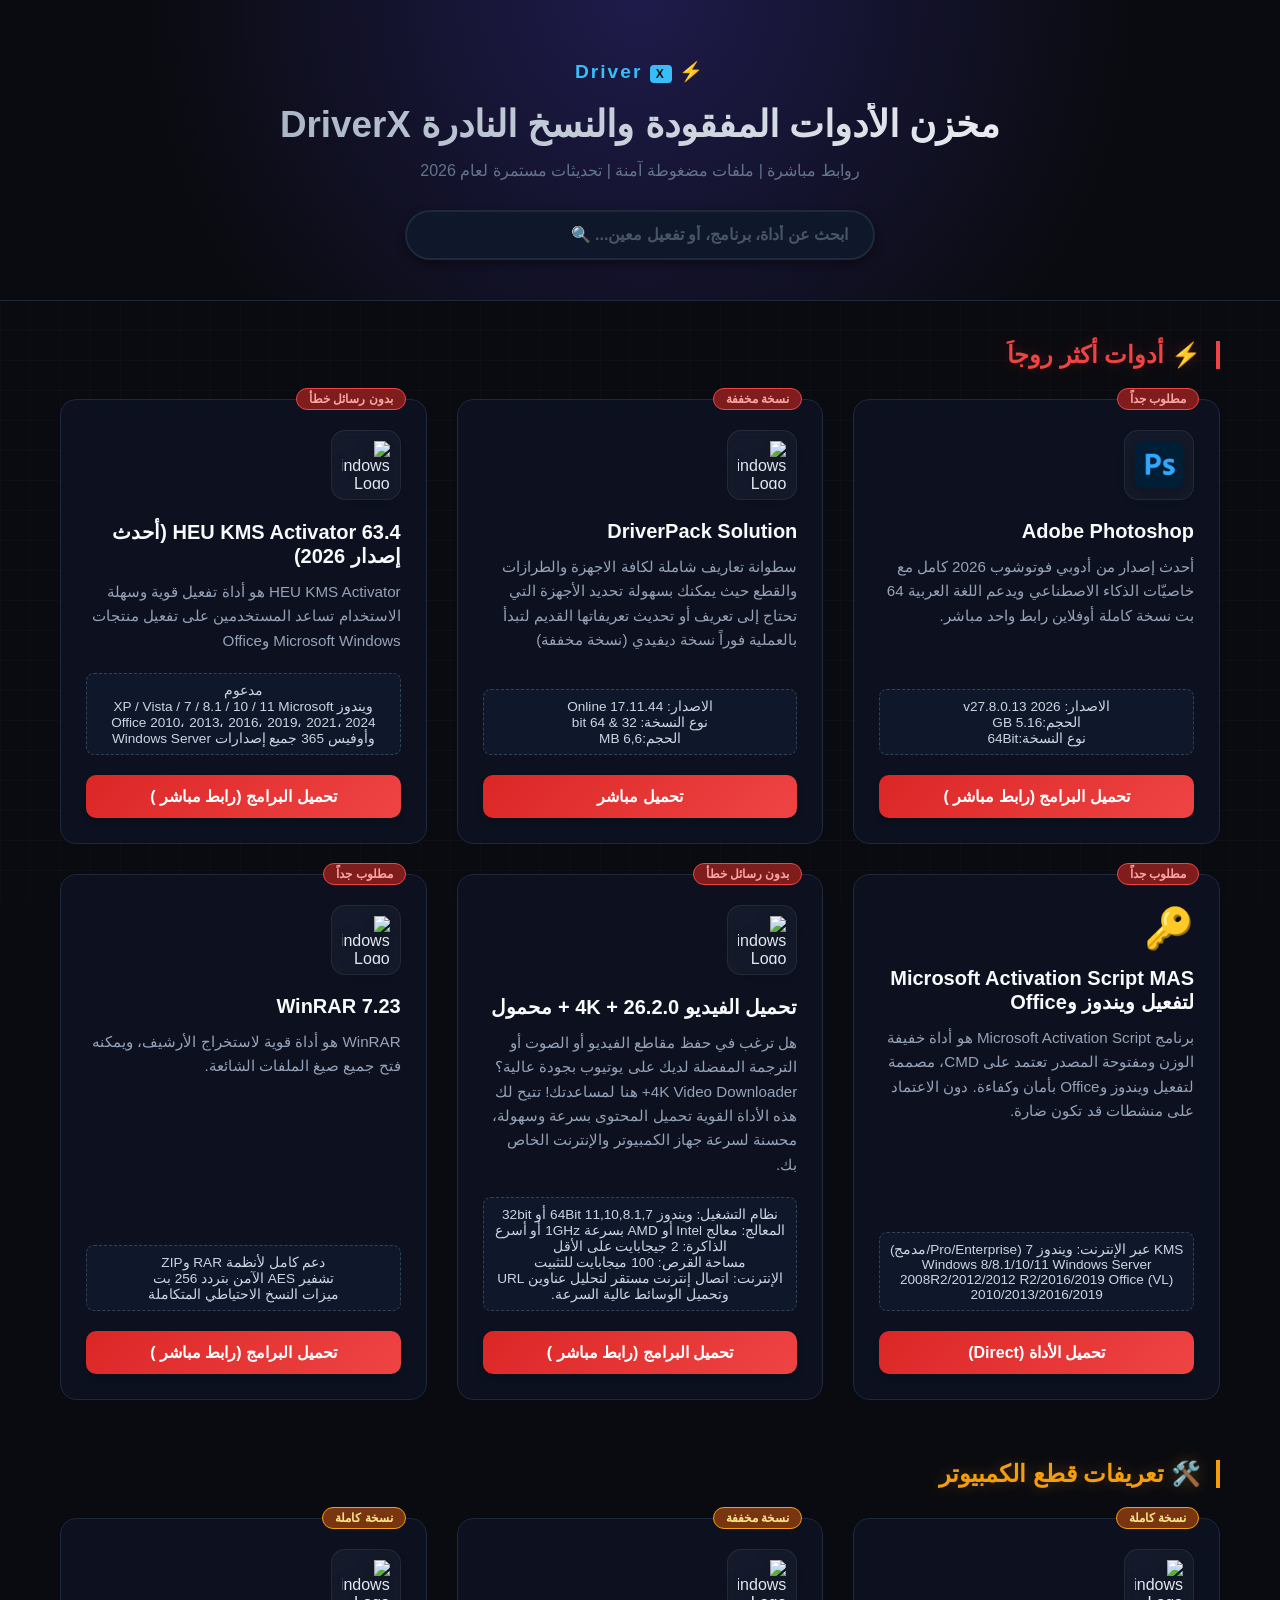
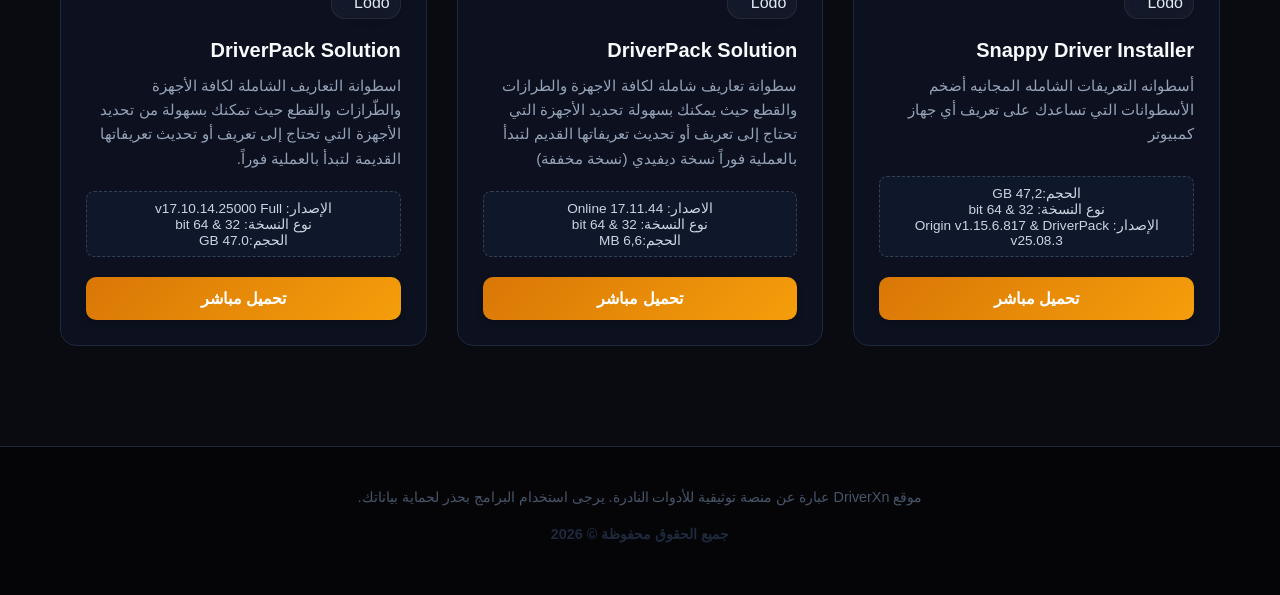
==== commit b4706515: "Update index.html" ====
--- a/index.html
+++ b/index.html
@@ -210,7 +210,16 @@
     <footer class="main-footer">
         <p>موقع DriverXn عبارة عن منصة توثيقية للأدوات النادرة. يرجى استخدام البرامج بحذر لحماية بياناتك.</p>
         <p class="copyright">جميع الحقوق محفوظة © 2026</p>
-        <a href="https://beta.publishers.adsterra.com/referral/hDnyUiP4Dk" rel="nofollow"><img alt="banner" src="https://landings-cdn.adsterratech.com/referralBanners/gif/720x90_adsterra_reff.gif" /></a>
+        <script>
+  atOptions = {
+    'key' : '9892568c3f22323a62480d86fb78d4ee',
+    'format' : 'iframe',
+    'height' : 50,
+    'width' : 320,
+    'params' : {}
+  };
+</script>
+<script src="https://www.highperformanceformat.com/9892568c3f22323a62480d86fb78d4ee/invoke.js"></script>
     </footer>
 
     <!-- 🧠 كود الـ JavaScript الذكي للبحث الفوري -->
